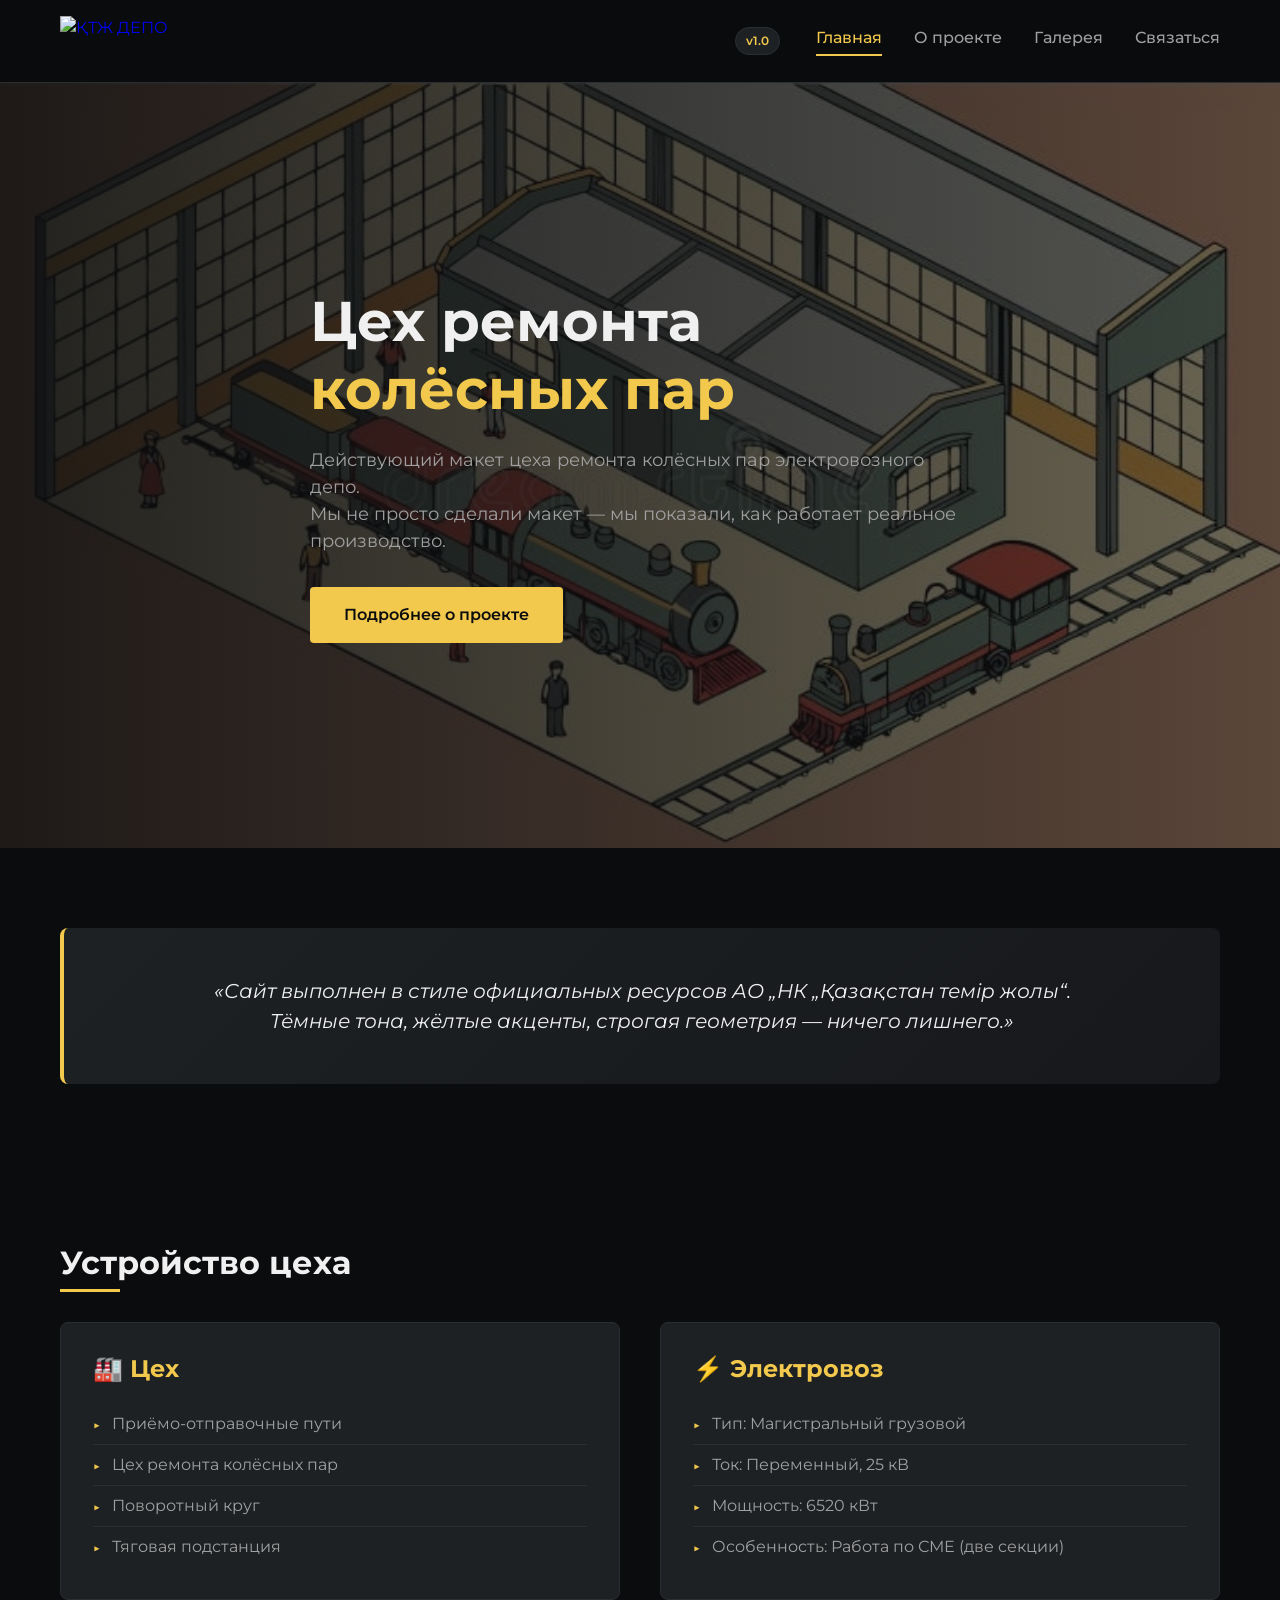
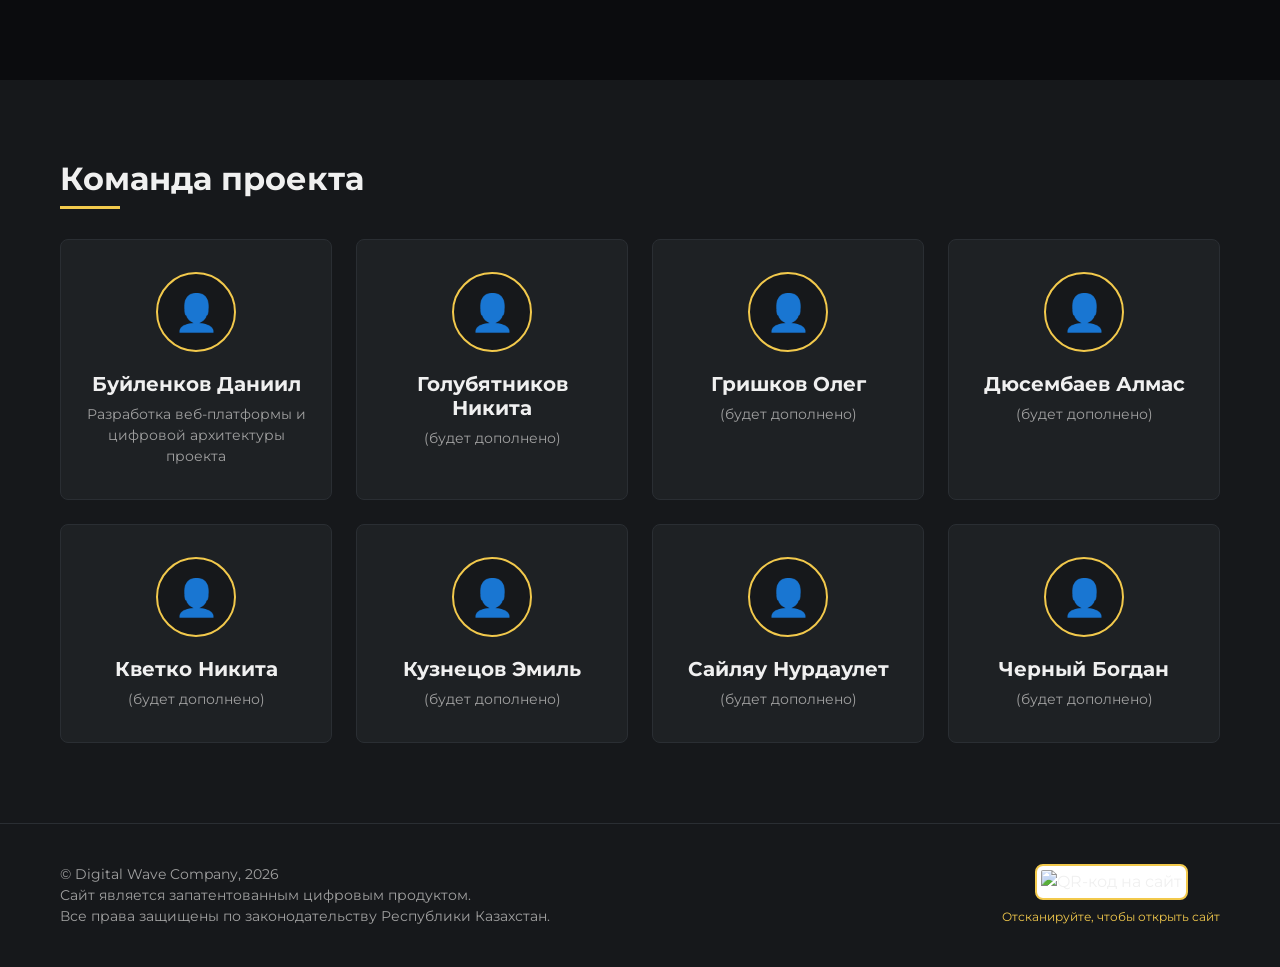
==== index.html @ 3bf93c24 "Первая версия сайта" ====
<!DOCTYPE html>
<html lang="ru">
<head>
    <meta charset="UTF-8">
    <meta name="viewport" content="width=device-width, initial-scale=1.0">
    <title>ҚТЖ ДЕПО • Цех ремонта колёсных пар</title>
    
    <!-- Аватарка сайта -->
    <link rel="icon" type="image/svg+xml" href="images/favicon.svg">
    
    <!-- Шрифты -->
    <link href="https://fonts.googleapis.com/css2?family=Montserrat:wght@400;600;700&display=swap" rel="stylesheet">
    
    <!-- Стили -->
    <link rel="stylesheet" href="css/style.css">
</head>
<body>
    <div class="ktzh-topline"></div>
    <div class="page-loader"></div>

    <header class="header">
        <div class="container header__inner">
            <a href="index.html" class="logo">
                <img src="images/logo.svg" alt="ҚТЖ ДЕПО" class="logo__img">
            </a>
            <div class="header__version">v1.0</div>
            <nav class="nav">
                <a href="index.html" class="nav__link nav__link--active">Главная</a>
                <a href="about.html" class="nav__link">О проекте</a>
                <a href="gallery.html" class="nav__link">Галерея</a>
                <a href="contact.html" class="nav__link">Связаться</a>
            </nav>
        </div>
    </header>

    <section class="hero">
        <div class="container hero__content fade-in">
            <h1 class="hero__title">
                Цех ремонта<br>
                <span class="hero__title-accent">колёсных пар</span>
            </h1>
            <p class="hero__desc">
                Действующий макет цеха ремонта колёсных пар электровозного депо.<br>
                Мы не просто сделали макет — мы показали, как работает реальное производство.
            </p>
            <a href="about.html" class="btn btn--primary">Подробнее о проекте</a>
        </div>
        <div class="hero__overlay"></div>
        <img src="images/hero-bg.jpg" alt="Макет цеха" class="hero__bg">
    </section>

    <section class="section">
        <div class="container">
            <div class="fact-card fade-in">
                <p class="fact-card__text">
                    «Сайт выполнен в стиле официальных ресурсов АО „НК „Қазақстан темір жолы“.<br>
                    Тёмные тона, жёлтые акценты, строгая геометрия — ничего лишнего.»
                </p>
            </div>
        </div>
    </section>

    <section class="section">
        <div class="container">
            <h2 class="section-title fade-in">Устройство цеха</h2>
            <div class="grid-2">
                <div class="info-card fade-in">
                    <h3 class="info-card__title">🏭 Цех</h3>
                    <ul class="info-card__list">
                        <li>Приёмо-отправочные пути</li>
                        <li>Цех ремонта колёсных пар</li>
                        <li>Поворотный круг</li>
                        <li>Тяговая подстанция</li>
                    </ul>
                </div>
                <div class="info-card fade-in">
                    <h3 class="info-card__title">⚡ Электровоз</h3>
                    <ul class="info-card__list">
                        <li>Тип: Магистральный грузовой</li>
                        <li>Ток: Переменный, 25 кВ</li>
                        <li>Мощность: 6520 кВт</li>
                        <li>Особенность: Работа по СМЕ (две секции)</li>
                    </ul>
                </div>
            </div>
        </div>
    </section>

    <section class="section section--dark">
        <div class="container">
            <h2 class="section-title fade-in">Команда проекта</h2>
            <div class="grid-4">
                <div class="team-card fade-in">
                    <div class="team-card__avatar">👤</div>
                    <h4 class="team-card__name">Буйленков Даниил</h4>
                    <p class="team-card__role">Разработка веб-платформы и цифровой архитектуры проекта</p>
                </div>
                <div class="team-card fade-in">
                    <div class="team-card__avatar">👤</div>
                    <h4 class="team-card__name">Голубятников Никита</h4>
                    <p class="team-card__role">(будет дополнено)</p>
                </div>
                <div class="team-card fade-in">
                    <div class="team-card__avatar">👤</div>
                    <h4 class="team-card__name">Гришков Олег</h4>
                    <p class="team-card__role">(будет дополнено)</p>
                </div>
                <div class="team-card fade-in">
                    <div class="team-card__avatar">👤</div>
                    <h4 class="team-card__name">Дюсембаев Алмас</h4>
                    <p class="team-card__role">(будет дополнено)</p>
                </div>
                <div class="team-card fade-in">
                    <div class="team-card__avatar">👤</div>
                    <h4 class="team-card__name">Кветко Никита</h4>
                    <p class="team-card__role">(будет дополнено)</p>
                </div>
                <div class="team-card fade-in">
                    <div class="team-card__avatar">👤</div>
                    <h4 class="team-card__name">Кузнецов Эмиль</h4>
                    <p class="team-card__role">(будет дополнено)</p>
                </div>
                <div class="team-card fade-in">
                    <div class="team-card__avatar">👤</div>
                    <h4 class="team-card__name">Сайляу Нурдаулет</h4>
                    <p class="team-card__role">(будет дополнено)</p>
                </div>
                <div class="team-card fade-in">
                    <div class="team-card__avatar">👤</div>
                    <h4 class="team-card__name">Черный Богдан</h4>
                    <p class="team-card__role">(будет дополнено)</p>
                </div>
            </div>
        </div>
    </section>

    <footer class="footer">
        <div class="container footer__inner">
            <div class="footer__copy">
                © Digital Wave Company, 2026<br>
                Сайт является запатентованным цифровым продуктом.<br>
                Все права защищены по законодательству Республики Казахстан.
            </div>
            <div class="footer__qr">
                <img src="images/qr-code.png" alt="QR-код на сайт" class="qr-img">
                <p class="qr-text">Отсканируйте, чтобы открыть сайт</p>
            </div>
        </div>
    </footer>

    <script src="js/script.js"></script>
</body>
</html>
---- css/style.css ----
/* ===== ПЕРЕМЕННЫЕ (СТИЛЬ ҚТЖ) ===== */
:root {
    --ktzh-black: #0B0C0E;
    --ktzh-dark-grey: #16181B;
    --ktzh-card-bg: #1E2124;
    --ktzh-yellow: #F2C94C;
    --ktzh-yellow-dark: #D4A82A;
    --ktzh-blue: #2D9CDB;
    --ktzh-white: #F0F0F0;
    --ktzh-gray: #A0A0A0;
    --border-color: #2A2E33;
}

/* ===== БАЗОВЫЕ СТИЛИ ===== */
* {
    margin: 0;
    padding: 0;
    box-sizing: border-box;
}

body {
    font-family: 'Montserrat', sans-serif;
    background-color: var(--ktzh-black);
    color: var(--ktzh-white);
    line-height: 1.5;
}

.container {
    max-width: 1200px;
    margin: 0 auto;
    padding: 0 20px;
}

/* ===== ТИПОГРАФИКА ===== */
h1, h2, h3, h4 {
    font-weight: 700;
    line-height: 1.2;
}

.section-title {
    font-size: 32px;
    margin-bottom: 40px;
    position: relative;
    display: inline-block;
}

.section-title::after {
    content: '';
    position: absolute;
    bottom: -10px;
    left: 0;
    width: 60px;
    height: 3px;
    background-color: var(--ktzh-yellow);
}

/* ===== ШАПКА (HEADER) ===== */
.header {
    background-color: rgba(11, 12, 14, 0.95);
    backdrop-filter: blur(10px);
    border-bottom: 1px solid var(--border-color);
    position: sticky;
    top: 0;
    z-index: 100;
    padding: 16px 0;
}

.header__inner {
    display: flex;
    justify-content: space-between;
    align-items: center;
    flex-wrap: wrap;
    gap: 16px;
}

.logo {
    text-decoration: none;
    display: flex;
    flex-direction: column;
}

.logo__ktzh {
    font-size: 24px;
    font-weight: 700;
    color: var(--ktzh-yellow);
    letter-spacing: 2px;
}

.logo__depo {
    font-size: 12px;
    font-weight: 400;
    color: var(--ktzh-gray);
    letter-spacing: 4px;
}

.nav {
    display: flex;
    gap: 32px;
}

.nav__link {
    text-decoration: none;
    color: var(--ktzh-gray);
    font-weight: 500;
    font-size: 16px;
    transition: color 0.3s ease;
    padding-bottom: 4px;
    border-bottom: 2px solid transparent;
}

.nav__link:hover,
.nav__link--active {
    color: var(--ktzh-yellow);
    border-bottom-color: var(--ktzh-yellow);
}

/* ===== ГЛАВНЫЙ ЭКРАН (HERO) ===== */
.hero {
    position: relative;
    height: 85vh;
    min-height: 600px;
    display: flex;
    align-items: center;
    overflow: hidden;
}

.hero__bg {
    position: absolute;
    top: 0;
    left: 0;
    width: 100%;
    height: 100%;
    object-fit: cover;
    z-index: 1;
}

.hero__overlay {
    position: absolute;
    top: 0;
    left: 0;
    width: 100%;
    height: 100%;
    background: linear-gradient(90deg, rgba(11,12,14,0.9) 0%, rgba(11,12,14,0.6) 100%);
    z-index: 2;
}

.hero__content {
    position: relative;
    z-index: 3;
    max-width: 700px;
}

.hero__title {
    font-size: 56px;
    margin-bottom: 24px;
}

.hero__title-accent {
    color: var(--ktzh-yellow);
}

.hero__desc {
    font-size: 18px;
    color: var(--ktzh-gray);
    margin-bottom: 32px;
}

/* ===== КНОПКИ ===== */
.btn {
    display: inline-block;
    padding: 14px 32px;
    font-weight: 600;
    text-decoration: none;
    border-radius: 4px;
    transition: all 0.3s ease;
    cursor: pointer;
    border: 2px solid transparent;
}

.btn--primary {
    background-color: var(--ktzh-yellow);
    color: var(--ktzh-black);
}

.btn--primary:hover {
    background-color: transparent;
    color: var(--ktzh-yellow);
    border-color: var(--ktzh-yellow);
}

/* ===== СЕКЦИИ ===== */
.section {
    padding: 80px 0;
}

.section--dark {
    background-color: var(--ktzh-dark-grey);
}

/* ===== КАРТОЧКИ ===== */
.grid-2 {
    display: grid;
    grid-template-columns: 1fr 1fr;
    gap: 40px;
}

.grid-3 {
    display: grid;
    grid-template-columns: repeat(3, 1fr);
    gap: 30px;
}

.info-card {
    background-color: var(--ktzh-card-bg);
    padding: 32px;
    border-radius: 8px;
    border: 1px solid var(--border-color);
    transition: border-color 0.3s ease;
}

.info-card:hover {
    border-color: var(--ktzh-yellow);
}

.info-card__title {
    font-size: 24px;
    margin-bottom: 20px;
    color: var(--ktzh-yellow);
}

.info-card__list {
    list-style: none;
}

.info-card__list li {
    padding: 8px 0;
    border-bottom: 1px solid var(--border-color);
    color: var(--ktzh-gray);
}

.info-card__list li:last-child {
    border-bottom: none;
}

.info-card__list li::before {
    content: '▶';
    color: var(--ktzh-yellow);
    font-size: 12px;
    margin-right: 12px;
}

/* ===== КАРТОЧКА ФАКТА ===== */
.fact-card {
    background: linear-gradient(135deg, var(--ktzh-card-bg) 0%, var(--ktzh-dark-grey) 100%);
    padding: 48px;
    border-radius: 8px;
    border-left: 4px solid var(--ktzh-yellow);
    text-align: center;
}

.fact-card__text {
    font-size: 20px;
    font-style: italic;
    color: var(--ktzh-white);
}

/* ===== КОМАНДА ===== */
.team-card {
    background-color: var(--ktzh-card-bg);
    padding: 32px 24px;
    border-radius: 8px;
    text-align: center;
    border: 1px solid var(--border-color);
}

.team-card__avatar {
    width: 80px;
    height: 80px;
    background-color: var(--ktzh-dark-grey);
    border-radius: 50%;
    display: flex;
    align-items: center;
    justify-content: center;
    margin: 0 auto 20px;
    font-size: 36px;
    border: 2px solid var(--ktzh-yellow);
}

.team-card__name {
    font-size: 20px;
    margin-bottom: 8px;
}

.team-card__role {
    color: var(--ktzh-gray);
    font-size: 14px;
}

/* ===== СТРАНИЦЫ (О ПРОЕКТЕ, ГАЛЕРЕЯ) ===== */
.page-content {
    padding: 60px 0;
    min-height: 70vh;
}

.page-title {
    font-size: 48px;
    margin-bottom: 48px;
    color: var(--ktzh-yellow);
}

.content-block {
    margin-bottom: 40px;
}

.content-block__title {
    font-size: 24px;
    margin-bottom: 16px;
    color: var(--ktzh-white);
}

.content-block__text {
    color: var(--ktzh-gray);
    font-size: 16px;
    max-width: 800px;
}

/* ===== ПОДВАЛ (FOOTER) ===== */
.footer {
    background-color: var(--ktzh-dark-grey);
    padding: 40px 0;
    border-top: 1px solid var(--border-color);
}

.footer__inner {
    display: flex;
    justify-content: space-between;
    align-items: center;
    flex-wrap: wrap;
    gap: 24px;
}

.footer__copy {
    color: var(--ktzh-gray);
    font-size: 14px;
}

.footer__qr {
    text-align: center;
}

.qr-img {
    width: 100px;
    height: 100px;
    border-radius: 8px;
    border: 2px solid var(--ktzh-yellow);
    padding: 4px;
    background-color: white;
}

.qr-text {
    color: var(--ktzh-yellow);
    font-size: 12px;
    margin-top: 8px;
}

/* ===== АНИМАЦИИ ПОЯВЛЕНИЯ ===== */
.fade-in {
    opacity: 0;
    transform: translateY(20px);
    transition: opacity 0.6s ease-out, transform 0.6s ease-out;
}

.fade-in.show {
    opacity: 1;
    transform: translateY(0);
}

/* ===== МОБИЛЬНАЯ ВЕРСИЯ ===== */
@media (max-width: 768px) {
    .header__inner {
        flex-direction: column;
        text-align: center;
    }

    .nav {
        gap: 20px;
        flex-wrap: wrap;
        justify-content: center;
    }

    .hero__title {
        font-size: 36px;
    }

    .hero__desc {
        font-size: 16px;
    }

    .grid-2,
    .grid-3 {
        grid-template-columns: 1fr;
    }

    .section-title {
        font-size: 28px;
    }

    .fact-card {
        padding: 32px 24px;
    }

    .fact-card__text {
        font-size: 16px;
    }

    .page-title {
        font-size: 36px;
    }

    .footer__inner {
        flex-direction: column;
        text-align: center;
    }
}

@media (max-width: 480px) {
    .hero {
        min-height: 500px;
    }

    .hero__title {
        font-size: 28px;
    }

    .btn {
        padding: 12px 24px;
        font-size: 14px;
    }

    .logo__ktzh {
        font-size: 20px;
    }

    .logo__depo {
        font-size: 10px;
        letter-spacing: 2px;
    }
}

/* ===== ВЕРСИЯ В ХЕДЕРЕ ===== */
.header__version {
    color: var(--ktzh-yellow);
    font-size: 12px;
    font-weight: 600;
    background-color: var(--ktzh-card-bg);
    padding: 4px 10px;
    border-radius: 20px;
    border: 1px solid var(--border-color);
    margin-left: auto;
    margin-right: 20px;
}

/* ===== ЛОГОТИП ИЗОБРАЖЕНИЕМ ===== */
.logo__img {
    height: 50px;
    width: auto;
    display: block;
}

/* ===== СЕТКА ДЛЯ КОМАНДЫ (4 колонки) ===== */
.grid-4 {
    display: grid;
    grid-template-columns: repeat(4, 1fr);
    gap: 24px;
}

/* ===== КАРТОЧКА КОНТАКТОВ ===== */
.contact-card {
    max-width: 600px;
    margin: 0 auto;
    background-color: var(--ktzh-card-bg);
    border-radius: 12px;
    border: 1px solid var(--border-color);
    overflow: hidden;
}

.contact-card__content {
    padding: 48px 40px;
    text-align: center;
}

.contact-card__text {
    font-size: 18px;
    color: var(--ktzh-white);
    margin-bottom: 32px;
}

.contact-card__link {
    display: inline-flex;
    align-items: center;
    gap: 12px;
    background-color: var(--ktzh-dark-grey);
    color: var(--ktzh-yellow);
    text-decoration: none;
    font-size: 24px;
    font-weight: 600;
    padding: 16px 32px;
    border-radius: 8px;
    border: 2px solid var(--ktzh-yellow);
    transition: all 0.3s ease;
    margin-bottom: 40px;
}

.contact-card__link:hover {
    background-color: var(--ktzh-yellow);
    color: var(--ktzh-black);
}

.contact-card__icon {
    font-size: 28px;
}

.contact-card__divider {
    width: 100px;
    height: 1px;
    background-color: var(--border-color);
    margin: 0 auto 32px;
}

.contact-card__company {
    font-size: 20px;
    font-weight: 700;
    color: var(--ktzh-yellow);
    margin-bottom: 24px;
    letter-spacing: 2px;
}

.contact-card__legal {
    font-size: 14px;
    color: var(--ktzh-gray);
    line-height: 1.6;
}

/* ===== ГАЛЕРЕЯ ===== */
.gallery-grid {
    display: grid;
    grid-template-columns: repeat(auto-fit, minmax(300px, 1fr));
    gap: 24px;
    margin-top: 40px;
}

.gallery-item {
    background: var(--ktzh-card-bg);
    border-radius: 8px;
    overflow: hidden;
    border: 1px solid var(--border-color);
    transition: transform 0.3s ease, border-color 0.3s ease;
}

.gallery-item:hover {
    transform: translateY(-5px);
    border-color: var(--ktzh-yellow);
}

.gallery-item img {
    width: 100%;
    height: 220px;
    object-fit: cover;
    display: block;
}

.gallery-item__caption {
    padding: 16px;
    color: var(--ktzh-white);
    font-size: 14px;
    text-align: center;
    background-color: var(--ktzh-dark-grey);
}

/* ===== АДАПТИВ ДЛЯ ПЛАНШЕТОВ ===== */
@media (max-width: 992px) {
    .grid-4 {
        grid-template-columns: repeat(2, 1fr);
    }
}

/* ===== АДАПТИВ ДЛЯ ТЕЛЕФОНОВ ===== */
@media (max-width: 768px) {
    .header__inner {
        flex-wrap: wrap;
        justify-content: center;
    }
    
    .header__version {
        margin-left: 0;
        margin-right: 0;
    }
    
    .logo__img {
        height: 40px;
    }
    
    .grid-4 {
        grid-template-columns: 1fr;
    }
    
    .contact-card__content {
        padding: 32px 20px;
    }
    
    .contact-card__link {
        font-size: 18px;
        padding: 12px 20px;
    }
    
    .gallery-grid {
        grid-template-columns: 1fr;
    }
}
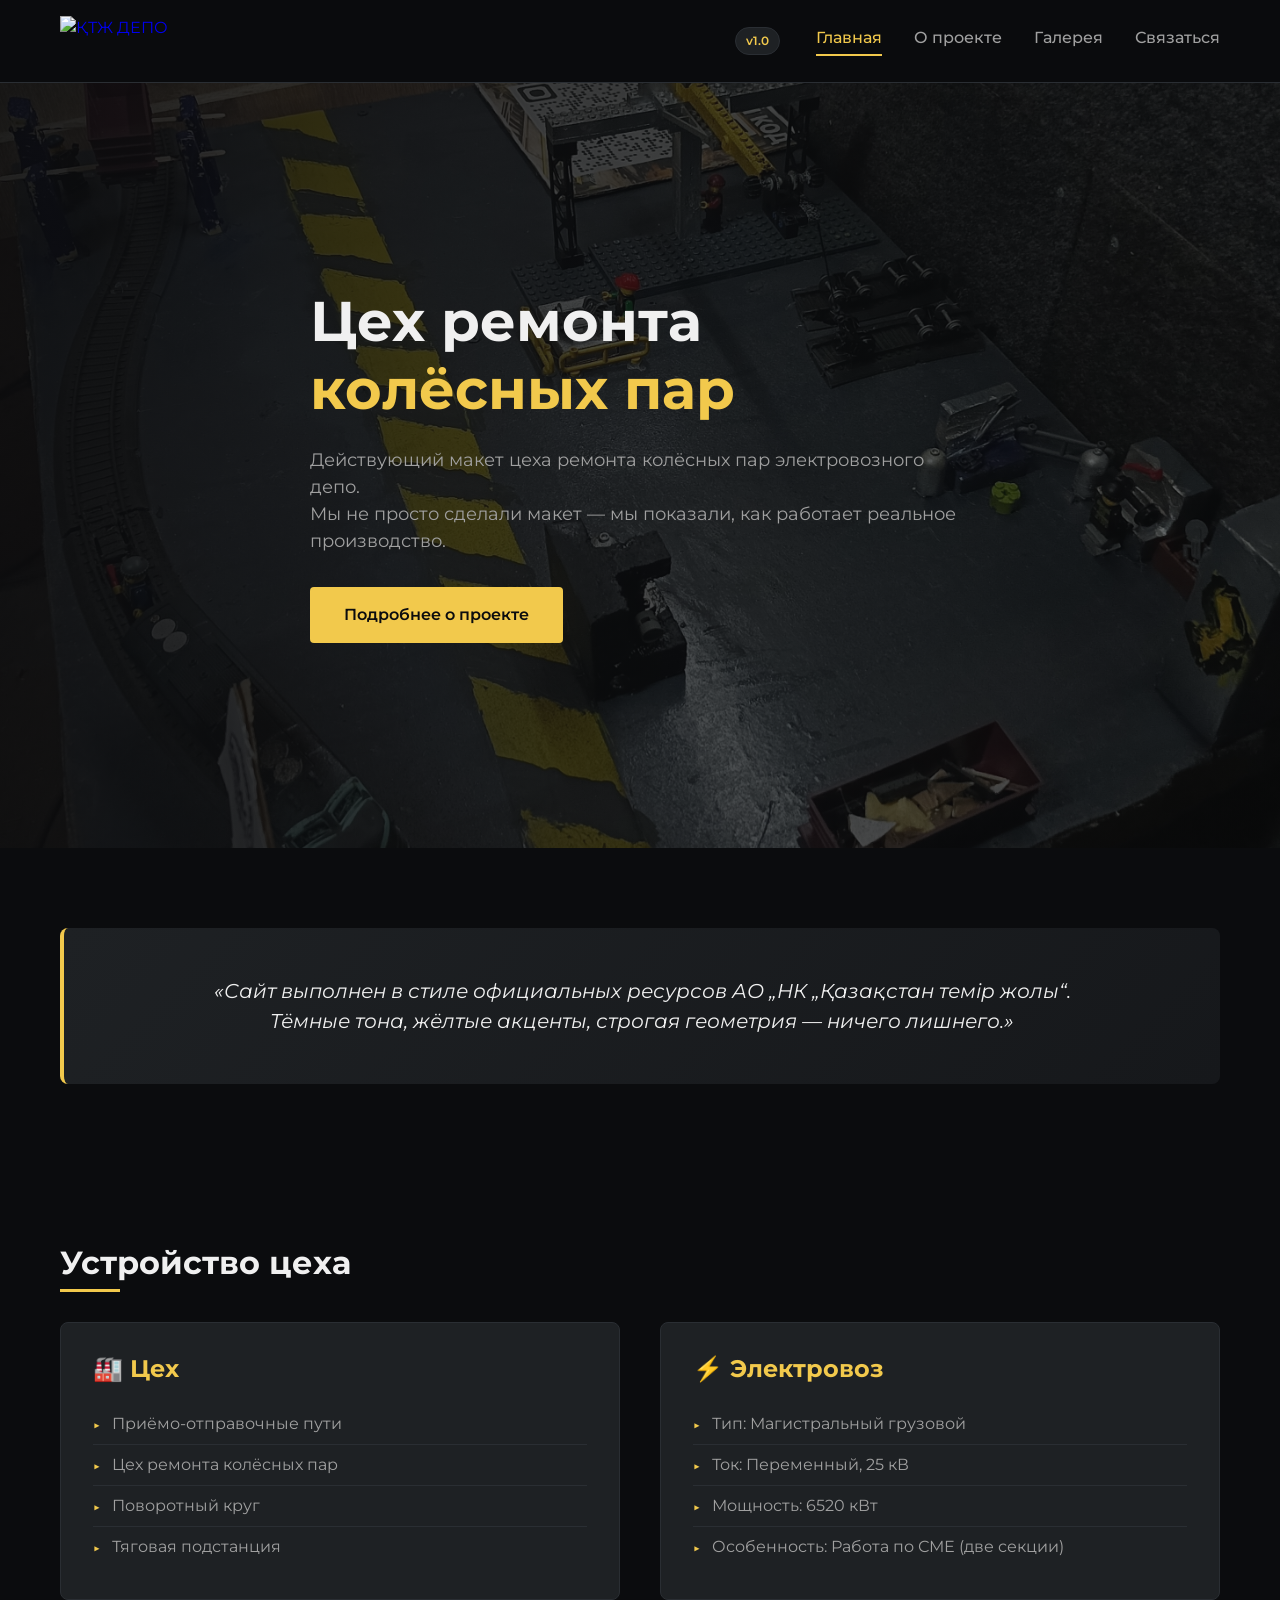
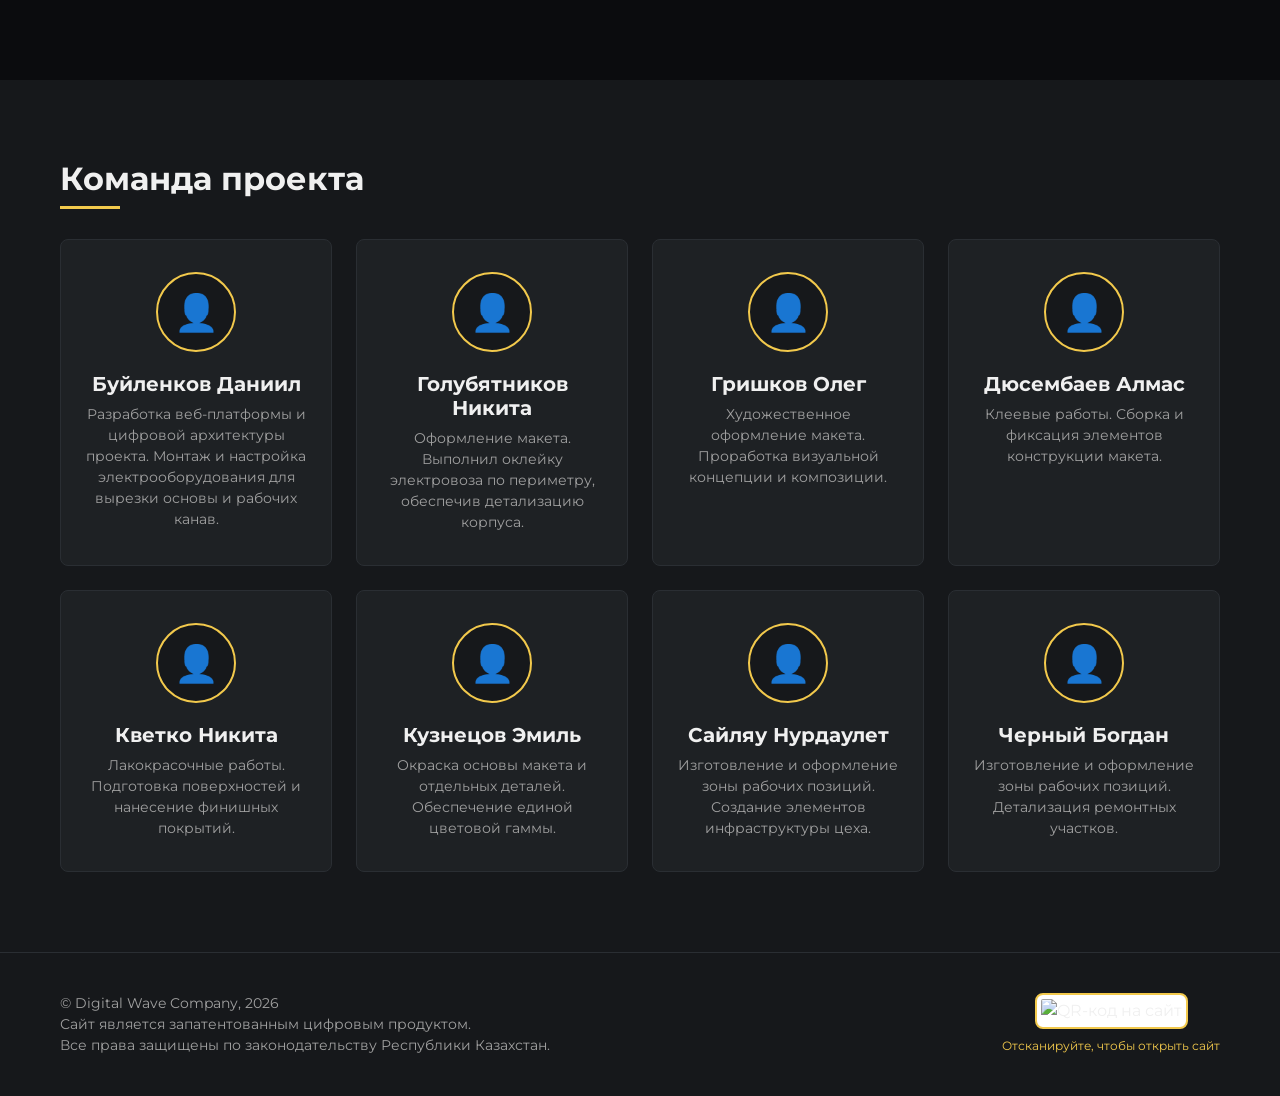
==== commit 310994c8: "Обновлены фото, добавлены роли команды" ====
--- a/index.html
+++ b/index.html
@@ -6,7 +6,7 @@
     <title>ҚТЖ ДЕПО • Цех ремонта колёсных пар</title>
     
     <!-- Аватарка сайта -->
-    <link rel="icon" type="image/svg+xml" href="images/favicon.svg">
+    <link rel="icon" type="image/png" href="images/favicon.png">
     
     <!-- Шрифты -->
     <link href="https://fonts.googleapis.com/css2?family=Montserrat:wght@400;600;700&display=swap" rel="stylesheet">
@@ -93,42 +93,42 @@
                 <div class="team-card fade-in">
                     <div class="team-card__avatar">👤</div>
                     <h4 class="team-card__name">Буйленков Даниил</h4>
-                    <p class="team-card__role">Разработка веб-платформы и цифровой архитектуры проекта</p>
+                    <p class="team-card__role">Разработка веб-платформы и цифровой архитектуры проекта. Монтаж и настройка электрооборудования для вырезки основы и рабочих канав.</p>
                 </div>
                 <div class="team-card fade-in">
                     <div class="team-card__avatar">👤</div>
                     <h4 class="team-card__name">Голубятников Никита</h4>
-                    <p class="team-card__role">(будет дополнено)</p>
+                    <p class="team-card__role">Оформление макета. Выполнил оклейку электровоза по периметру, обеспечив детализацию корпуса.</p>
                 </div>
                 <div class="team-card fade-in">
                     <div class="team-card__avatar">👤</div>
                     <h4 class="team-card__name">Гришков Олег</h4>
-                    <p class="team-card__role">(будет дополнено)</p>
+                    <p class="team-card__role">Художественное оформление макета. Проработка визуальной концепции и композиции.</p>
                 </div>
                 <div class="team-card fade-in">
                     <div class="team-card__avatar">👤</div>
                     <h4 class="team-card__name">Дюсембаев Алмас</h4>
-                    <p class="team-card__role">(будет дополнено)</p>
+                    <p class="team-card__role">Клеевые работы. Сборка и фиксация элементов конструкции макета.</p>
                 </div>
                 <div class="team-card fade-in">
                     <div class="team-card__avatar">👤</div>
                     <h4 class="team-card__name">Кветко Никита</h4>
-                    <p class="team-card__role">(будет дополнено)</p>
+                    <p class="team-card__role">Лакокрасочные работы. Подготовка поверхностей и нанесение финишных покрытий.</p>
                 </div>
                 <div class="team-card fade-in">
                     <div class="team-card__avatar">👤</div>
                     <h4 class="team-card__name">Кузнецов Эмиль</h4>
-                    <p class="team-card__role">(будет дополнено)</p>
+                    <p class="team-card__role">Окраска основы макета и отдельных деталей. Обеспечение единой цветовой гаммы.</p>
                 </div>
                 <div class="team-card fade-in">
                     <div class="team-card__avatar">👤</div>
                     <h4 class="team-card__name">Сайляу Нурдаулет</h4>
-                    <p class="team-card__role">(будет дополнено)</p>
+                    <p class="team-card__role">Изготовление и оформление зоны рабочих позиций. Создание элементов инфраструктуры цеха.</p>
                 </div>
                 <div class="team-card fade-in">
                     <div class="team-card__avatar">👤</div>
                     <h4 class="team-card__name">Черный Богдан</h4>
-                    <p class="team-card__role">(будет дополнено)</p>
+                    <p class="team-card__role">Изготовление и оформление зоны рабочих позиций. Детализация ремонтных участков.</p>
                 </div>
             </div>
         </div>
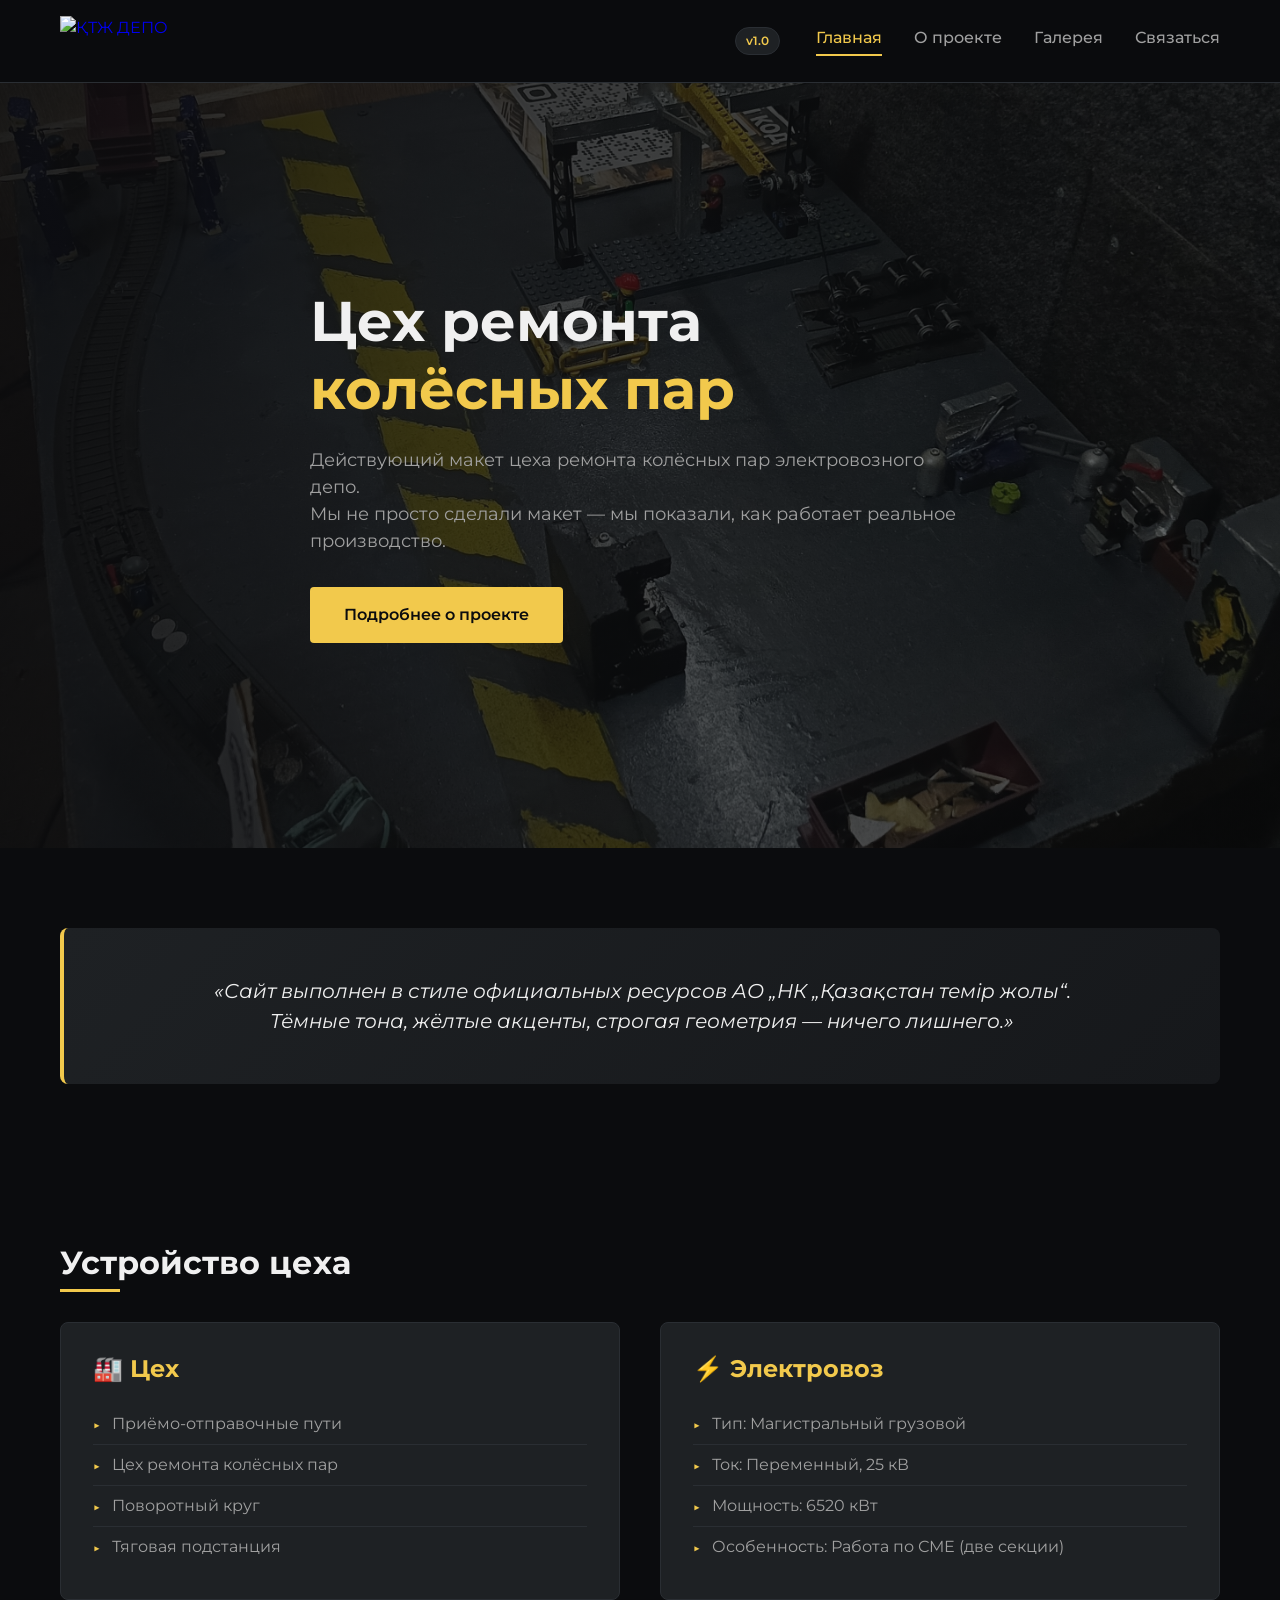
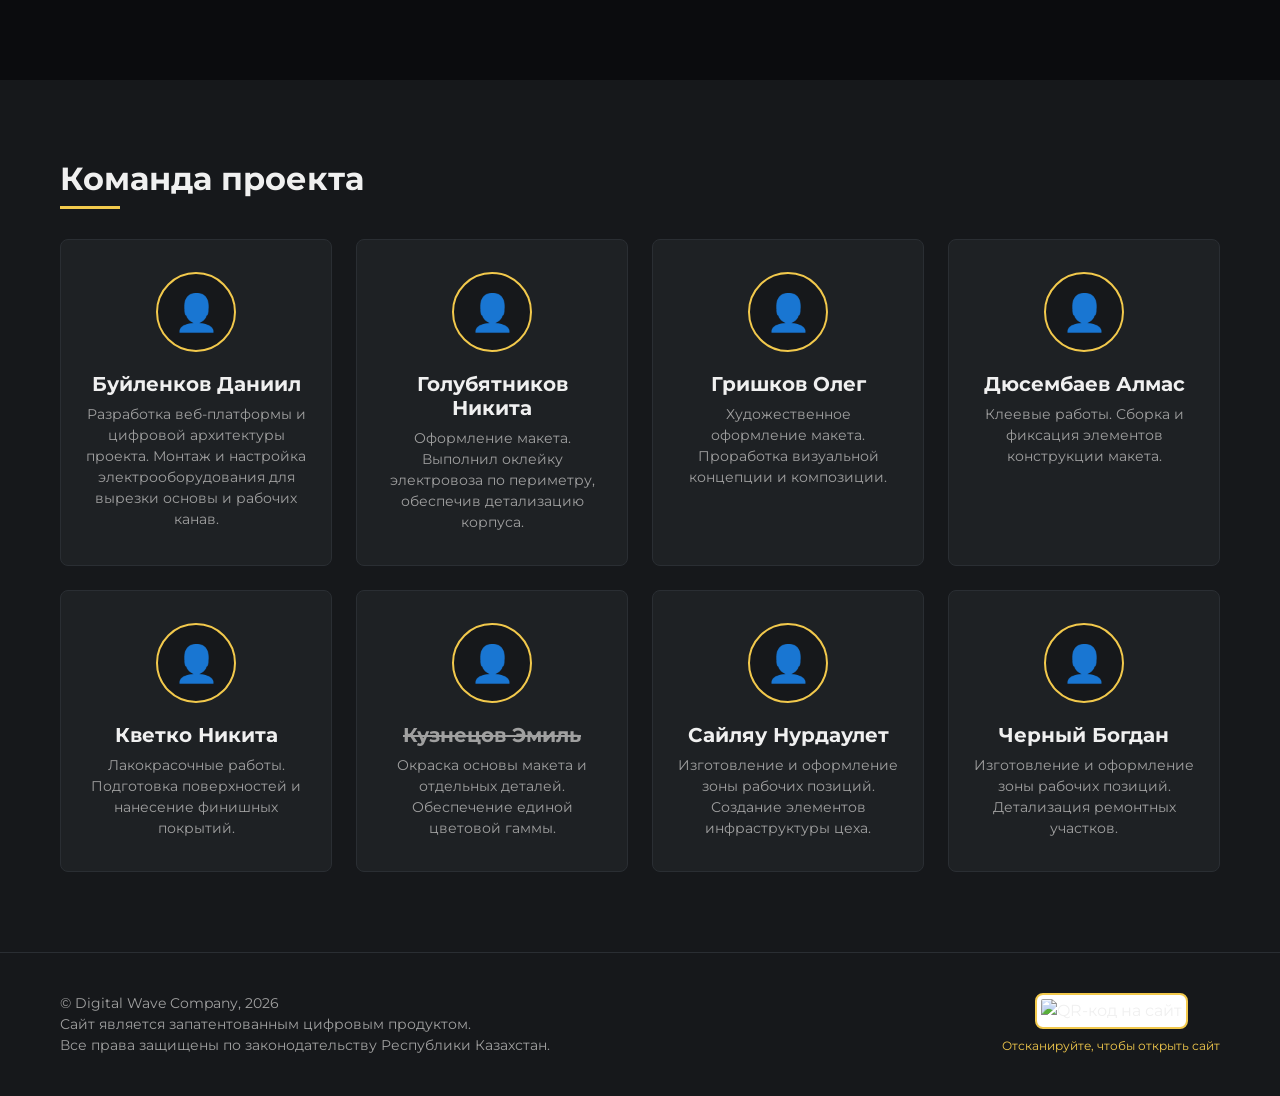
==== commit 7afece3a: "Зачёркнутое имя Кузнецова" ====
--- a/index.html
+++ b/index.html
@@ -117,7 +117,7 @@
                 </div>
                 <div class="team-card fade-in">
                     <div class="team-card__avatar">👤</div>
-                    <h4 class="team-card__name">Кузнецов Эмиль</h4>
+                    <h4 class="team-card__name"><span class="strikethrough">Кузнецов Эмиль</span></h4>
                     <p class="team-card__role">Окраска основы макета и отдельных деталей. Обеспечение единой цветовой гаммы.</p>
                 </div>
                 <div class="team-card fade-in">
@@ -151,3 +151,4 @@
     <script src="js/script.js"></script>
 </body>
 </html>
+
--- a/css/style.css
+++ b/css/style.css
@@ -617,3 +617,9 @@
         grid-template-columns: 1fr;
     }
 }
+/* ===== ЗАЧЁРКНУТЫЙ ТЕКСТ ===== */
+.strikethrough {
+    text-decoration: line-through;
+    color: var(--ktzh-gray);
+}
+
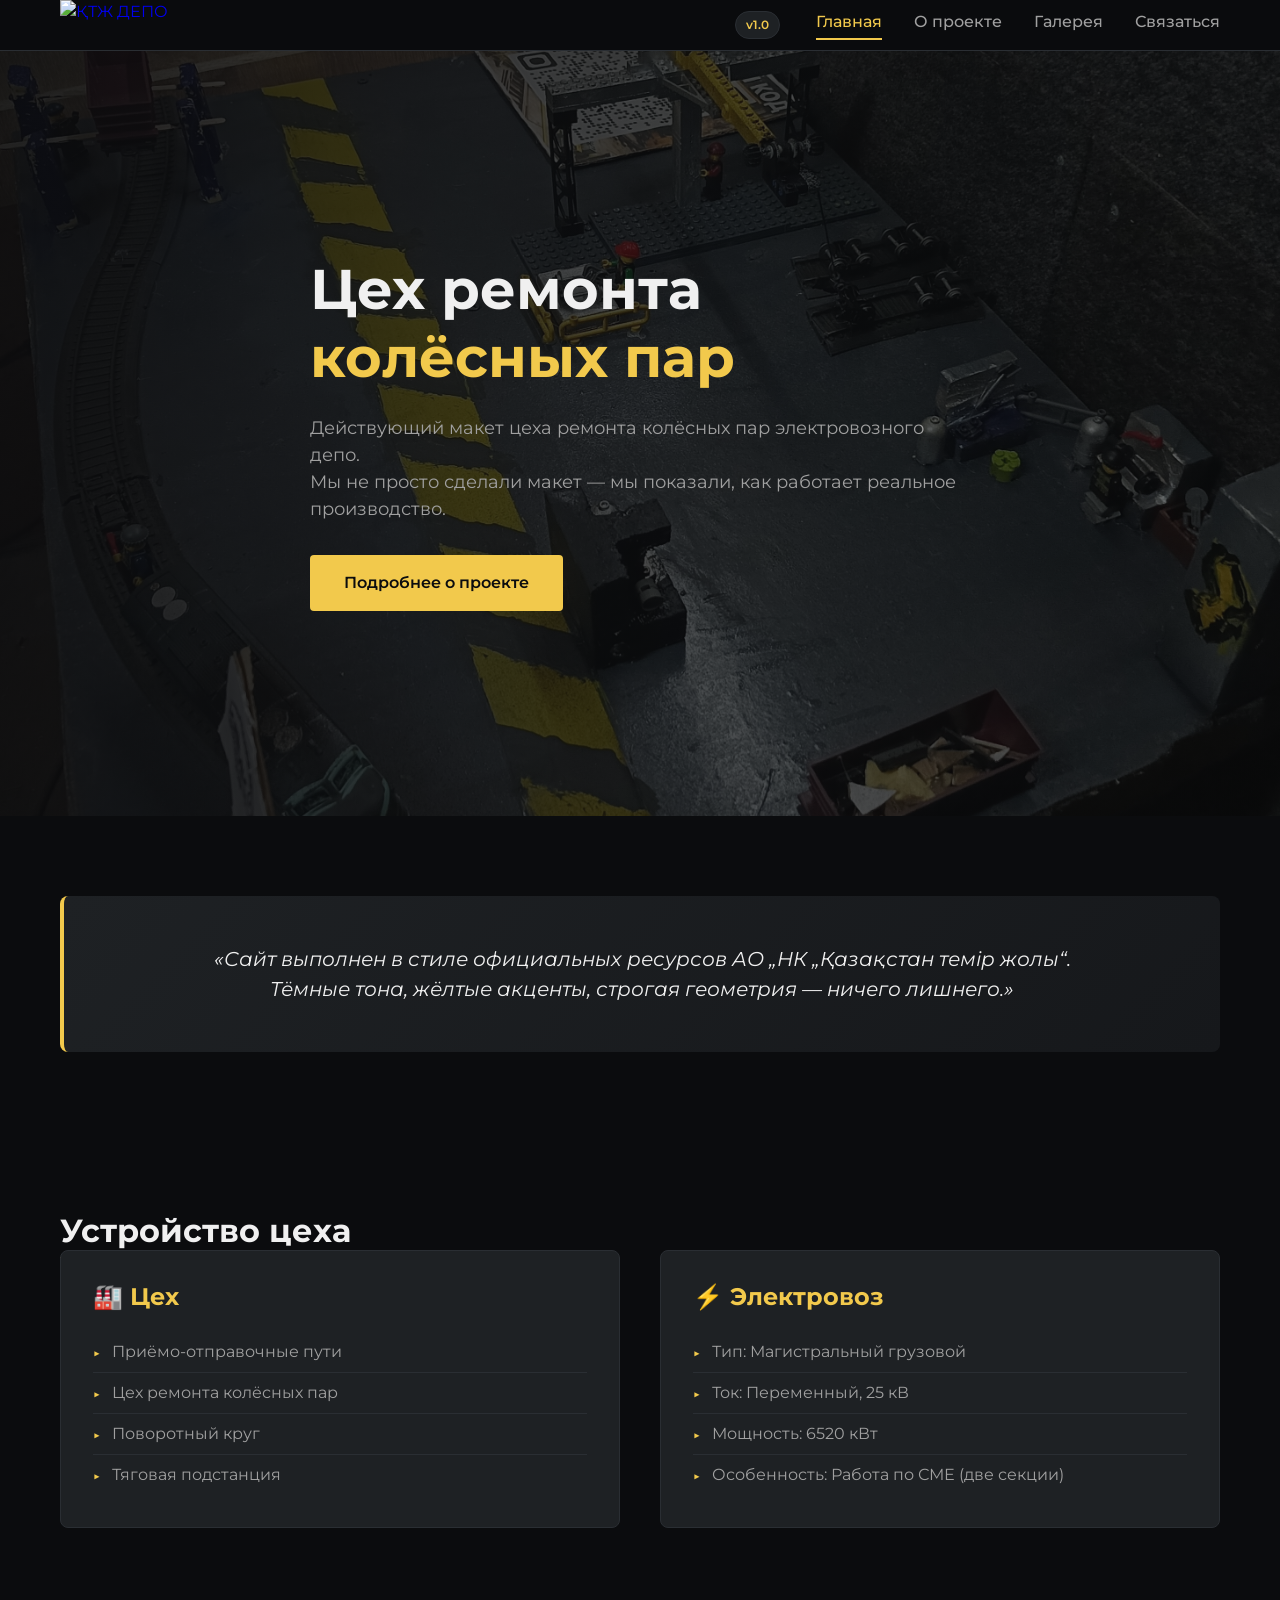
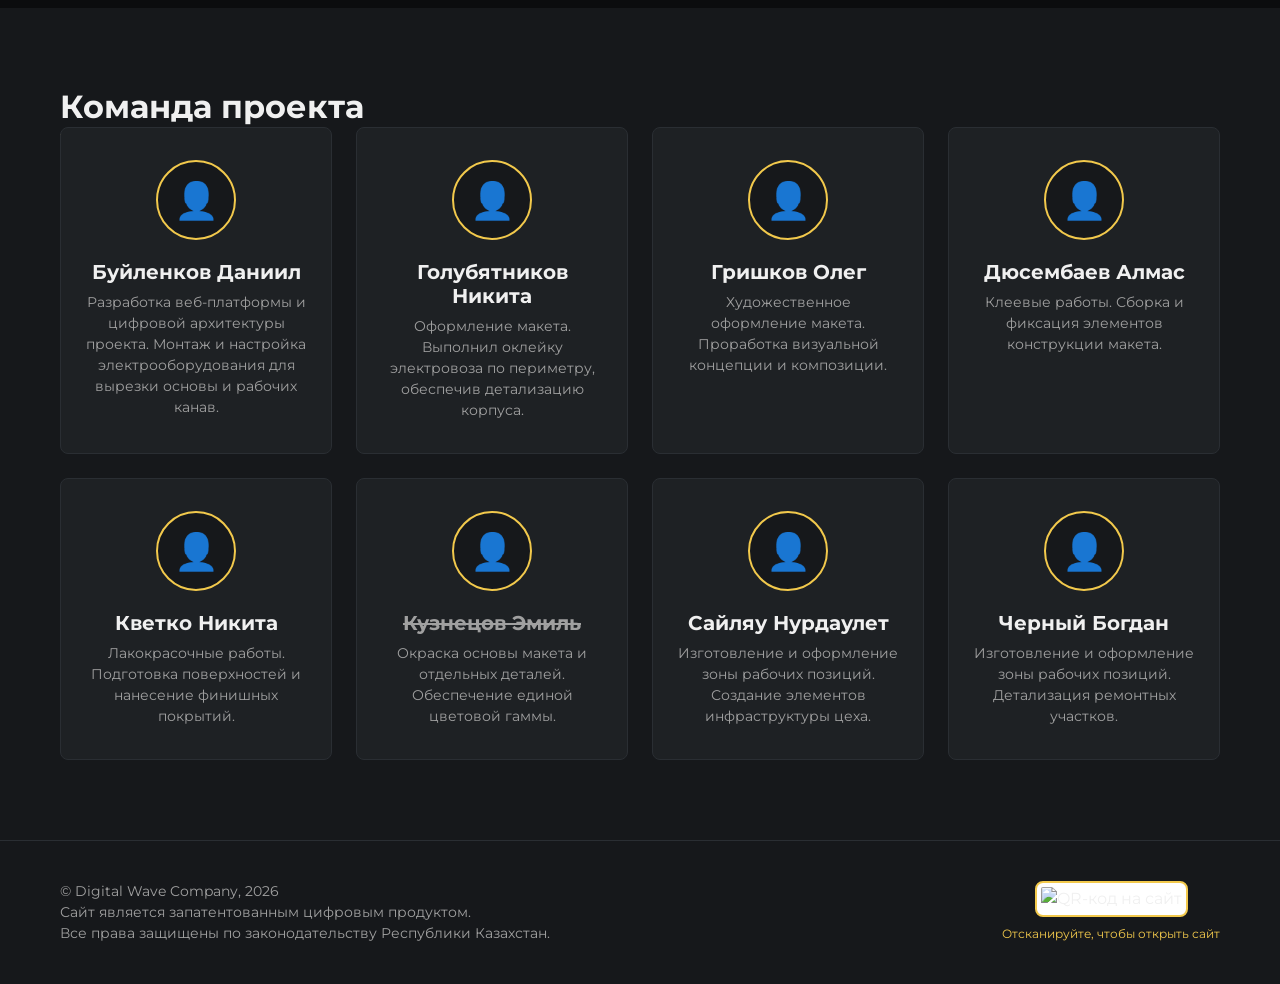
==== commit d4a123f0: "Добавлен звук для карточки Даниила" ====
--- a/index.html
+++ b/index.html
@@ -4,14 +4,8 @@
     <meta charset="UTF-8">
     <meta name="viewport" content="width=device-width, initial-scale=1.0">
     <title>ҚТЖ ДЕПО • Цех ремонта колёсных пар</title>
-    
-    <!-- Аватарка сайта -->
     <link rel="icon" type="image/png" href="images/favicon.png">
-    
-    <!-- Шрифты -->
     <link href="https://fonts.googleapis.com/css2?family=Montserrat:wght@400;600;700&display=swap" rel="stylesheet">
-    
-    <!-- Стили -->
     <link rel="stylesheet" href="css/style.css">
 </head>
 <body>
@@ -90,7 +84,7 @@
         <div class="container">
             <h2 class="section-title fade-in">Команда проекта</h2>
             <div class="grid-4">
-                <div class="team-card fade-in">
+                <div class="team-card fade-in" id="daniil-card" style="cursor: pointer;">
                     <div class="team-card__avatar">👤</div>
                     <h4 class="team-card__name">Буйленков Даниил</h4>
                     <p class="team-card__role">Разработка веб-платформы и цифровой архитектуры проекта. Монтаж и настройка электрооборудования для вырезки основы и рабочих канав.</p>
@@ -105,7 +99,7 @@
                     <h4 class="team-card__name">Гришков Олег</h4>
                     <p class="team-card__role">Художественное оформление макета. Проработка визуальной концепции и композиции.</p>
                 </div>
-                <div class="team-card fade-in">
+                <div class="team-card fade-in" id="almas-card" style="cursor: pointer;">
                     <div class="team-card__avatar">👤</div>
                     <h4 class="team-card__name">Дюсембаев Алмас</h4>
                     <p class="team-card__role">Клеевые работы. Сборка и фиксация элементов конструкции макета.</p>
@@ -115,7 +109,7 @@
                     <h4 class="team-card__name">Кветко Никита</h4>
                     <p class="team-card__role">Лакокрасочные работы. Подготовка поверхностей и нанесение финишных покрытий.</p>
                 </div>
-                <div class="team-card fade-in">
+                <div class="team-card fade-in" id="emil-card" style="cursor: pointer;">
                     <div class="team-card__avatar">👤</div>
                     <h4 class="team-card__name"><span class="strikethrough">Кузнецов Эмиль</span></h4>
                     <p class="team-card__role">Окраска основы макета и отдельных деталей. Обеспечение единой цветовой гаммы.</p>
--- a/css/style.css
+++ b/css/style.css
@@ -1,4 +1,17 @@
-/* ===== ПЕРЕМЕННЫЕ (СТИЛЬ ҚТЖ) ===== */
+/* ===== ЗАЧЁРКНУТЫЙ ТЕКСТ ===== */
+.strikethrough {
+    text-decoration: line-through;
+    color: var(--ktzh-gray);
+}
+
+/* ===== ЭФФЕКТ ПРИ НАВЕДЕНИИ НА КЛИКАБЕЛЬНЫЕ КАРТОЧКИ ===== */
+#daniil-card, #almas-card, #emil-card {
+    transition: all 0.3s ease;
+}
+#daniil-card:hover, #almas-card:hover, #emil-card:hover {
+    border-color: var(--ktzh-yellow);
+    background-color: #2A2E33;
+}/* ===== ПЕРЕМЕННЫЕ (СТИЛЬ ҚТЖ) ===== */
 :root {
     --ktzh-black: #0B0C0E;
     --ktzh-dark-grey: #16181B;
@@ -39,7 +52,7 @@
 
 .section-title {
     font-size: 32px;
-    margin-bottom: 40px;
+ p   margin-bottom: 40px;
     position: relative;
     display: inline-block;
 }
@@ -62,7 +75,7 @@
     position: sticky;
     top: 0;
     z-index: 100;
-    padding: 16px 0;
+  0  padding: 16px 0;
 }
 
 .header__inner {
@@ -623,3 +636,47 @@
     color: var(--ktzh-gray);
 }
 
+/* ===== ЗАЧЁРКНУТЫЙ ТЕКСТ ===== */
+.strikethrough {
+    text-decoration: line-through;
+    color: var(--ktzh-gray);
+}
+
+/* ===== ЭФФЕКТ ПРИ НАВЕДЕНИИ НА КАРТОЧКУ КУЗНЕЦОВА ===== */
+#emil-card {
+    transition: all 0.3s ease;
+}
+#emil-card:hover {
+    border-color: var(--ktzh-yellow);
+    background-color: #2A2E33;
+}
+
+/* ===== ЗАЧЁРКНУТЫЙ ТЕКСТ ===== */
+.strikethrough {
+    text-decoration: line-through;
+    color: var(--ktzh-gray);
+}
+
+/* ===== ЭФФЕКТ ПРИ НАВЕДЕНИИ НА КЛИКАБЕЛЬНЫЕ КАРТОЧКИ ===== */
+#almas-card, #emil-card {
+    transition: all 0.3s ease;
+}
+#almas-card:hover, #emil-card:hover {
+    border-color: var(--ktzh-yellow);
+    background-color: #2A2E33;
+}
+
+/* ===== ЗАЧЁРКНУТЫЙ ТЕКСТ ===== */
+.strikethrough {
+    text-decoration: line-through;
+    color: var(--ktzh-gray);
+}
+
+/* ===== ЭФФЕКТ ПРИ НАВЕДЕНИИ НА КЛИКАБЕЛЬНЫЕ КАРТОЧКИ ===== */
+#daniil-card, #almas-card, #emil-card {
+    transition: all 0.3s ease;
+}
+#daniil-card:hover, #almas-card:hover, #emil-card:hover {
+    border-color: var(--ktzh-yellow);
+    background-color: #2A2E33;
+}
